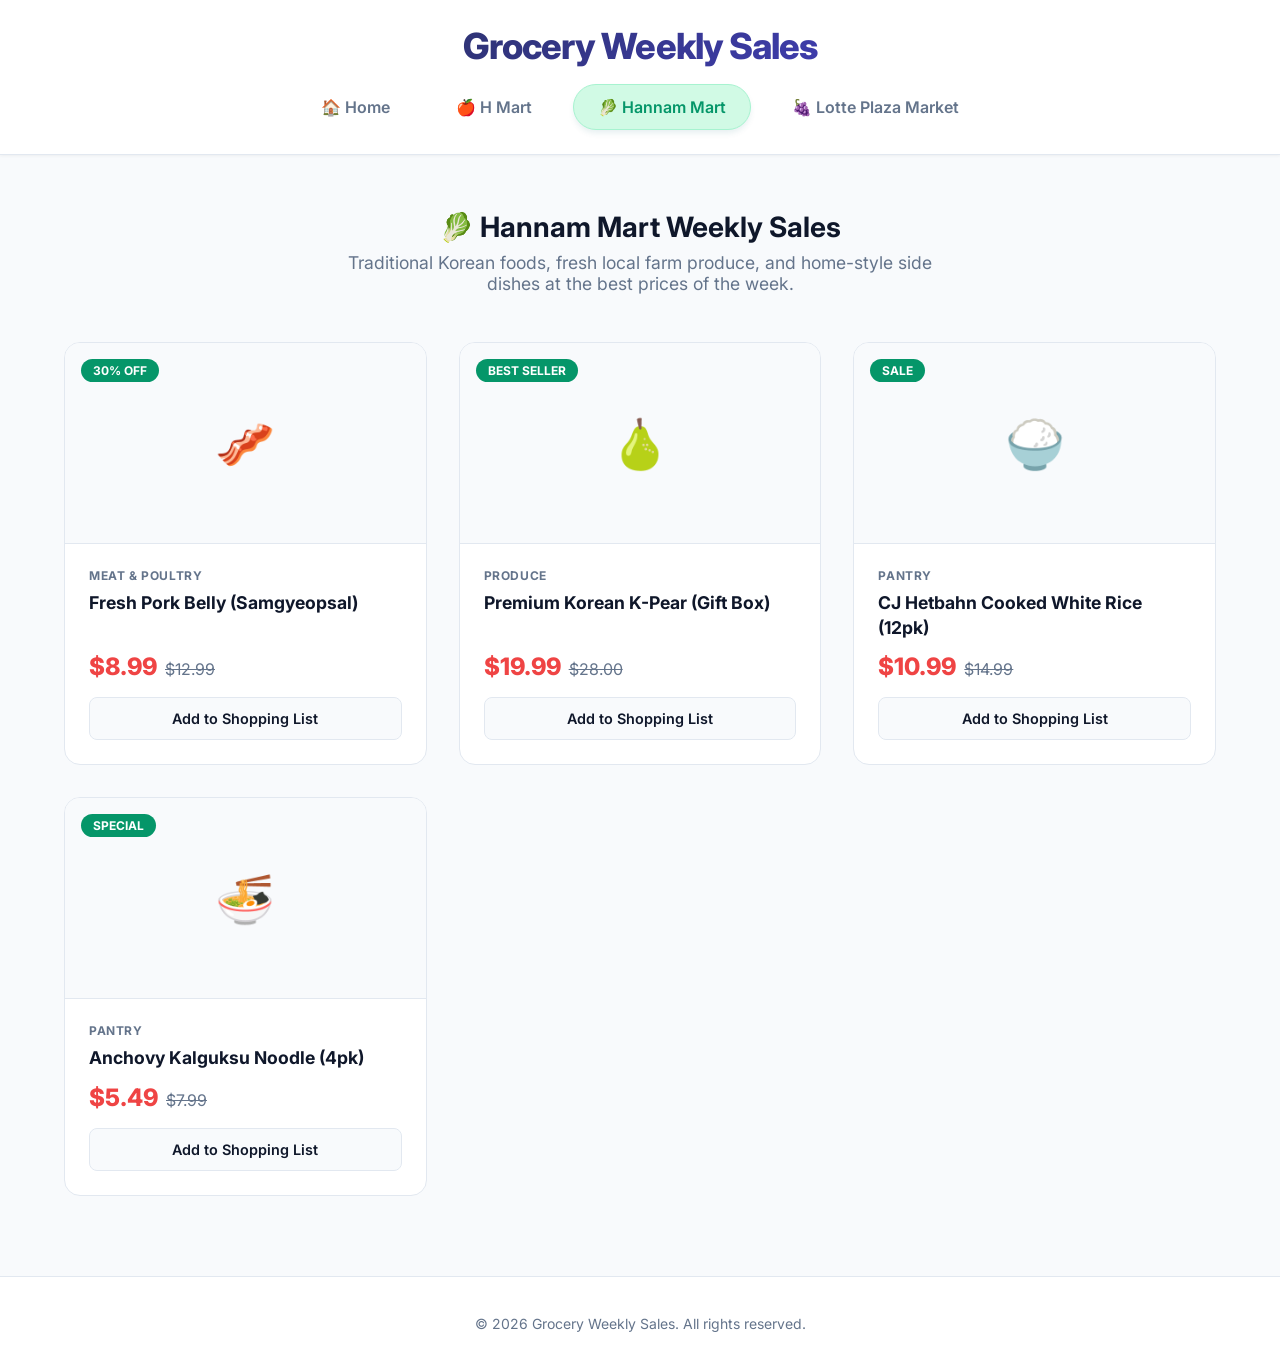
==== hannam.html @ b4c4c3fb "Add horizontal navigation menu and separate weekly sales pages for H Mart, Hannam Mart, and Lotte Pl" ====
<!DOCTYPE html>
<html lang="en">
<head>
  <meta charset="UTF-8" />
  <meta name="viewport" content="width=device-width, initial-scale=1.0" />
  <title>Hannam Mart - Grocery Weekly Sales</title>
  <link href='/style.css' rel='stylesheet'>
  <link rel="preconnect" href="https://fonts.googleapis.com">
  <link rel="preconnect" href="https://fonts.gstatic.com" crossorigin>
  <link href="https://fonts.googleapis.com/css2?family=Inter:wght@400;600;700;800&display=swap" rel="stylesheet">
</head>
<body>
  <header>
    <div class="header-container">
      <h1>Grocery Weekly Sales</h1>
      <nav>
        <ul class="nav-menu">
          <li><a href="index.html" class="nav-link">🏠 Home</a></li>
          <li><a href="hmart.html" class="nav-link">🍎 H Mart</a></li>
          <li><a href="hannam.html" class="nav-link active-hannam">🥬 Hannam Mart</a></li>
          <li><a href="lotte.html" class="nav-link">🍇 Lotte Plaza Market</a></li>
        </ul>
      </nav>
    </div>
  </header>

  <main>
    <div class="page-intro">
      <h2>🥬 Hannam Mart Weekly Sales</h2>
      <p>Traditional Korean foods, fresh local farm produce, and home-style side dishes at the best prices of the week.</p>
    </div>

    <div class="sales-grid">
      <!-- Product 1 -->
      <div class="product-card">
        <span class="badge badge-hannam">30% OFF</span>
        <div class="product-image-container">🥓</div>
        <div class="product-info">
          <span class="product-category">Meat & Poultry</span>
          <h3 class="product-title">Fresh Pork Belly (Samgyeopsal)</h3>
          <div class="price-container">
            <span class="sale-price">$8.99</span>
            <span class="regular-price">$12.99</span>
          </div>
          <div class="card-action">Add to Shopping List</div>
        </div>
      </div>

      <!-- Product 2 -->
      <div class="product-card">
        <span class="badge badge-hannam">Best Seller</span>
        <div class="product-image-container">🍐</div>
        <div class="product-info">
          <span class="product-category">Produce</span>
          <h3 class="product-title">Premium Korean K-Pear (Gift Box)</h3>
          <div class="price-container">
            <span class="sale-price">$19.99</span>
            <span class="regular-price">$28.00</span>
          </div>
          <div class="card-action">Add to Shopping List</div>
        </div>
      </div>

      <!-- Product 3 -->
      <div class="product-card">
        <span class="badge badge-hannam">Sale</span>
        <div class="product-image-container">🍚</div>
        <div class="product-info">
          <span class="product-category">Pantry</span>
          <h3 class="product-title">CJ Hetbahn Cooked White Rice (12pk)</h3>
          <div class="price-container">
            <span class="sale-price">$10.99</span>
            <span class="regular-price">$14.99</span>
          </div>
          <div class="card-action">Add to Shopping List</div>
        </div>
      </div>

      <!-- Product 4 -->
      <div class="product-card">
        <span class="badge badge-hannam">Special</span>
        <div class="product-image-container">🍜</div>
        <div class="product-info">
          <span class="product-category">Pantry</span>
          <h3 class="product-title">Anchovy Kalguksu Noodle (4pk)</h3>
          <div class="price-container">
            <span class="sale-price">$5.49</span>
            <span class="regular-price">$7.99</span>
          </div>
          <div class="card-action">Add to Shopping List</div>
        </div>
      </div>
    </div>
  </main>

  <footer>
    <p>&copy; 2026 Grocery Weekly Sales. All rights reserved.</p>
  </footer>

  <script defer type="text/javascript" src="/main.js"></script>
</body>
</html>
---- style.css ----
:root {
  --primary-color: #4f46e5;
  --primary-hover: #4338ca;
  --bg-color: #f8fafc;
  --card-bg: #ffffff;
  --text-dark: #0f172a;
  --text-muted: #64748b;
  --border-color: #e2e8f0;
  
  /* Market Colors */
  --hmart-color: #e11d48;
  --hannam-color: #059669;
  --lotte-color: #d97706;
}

body {
  font-family: 'Inter', -apple-system, BlinkMacSystemFont, "Segoe UI", Roboto, sans-serif;
  background-color: var(--bg-color);
  color: var(--text-dark);
  margin: 0;
  padding: 0;
  min-height: 100vh;
  display: flex;
  flex-direction: column;
}

header {
  background-color: #ffffff;
  border-bottom: 1px solid var(--border-color);
  padding: 1.5rem 1rem;
  box-shadow: 0 1px 3px rgba(0, 0, 0, 0.05);
  text-align: center;
  position: sticky;
  top: 0;
  z-index: 100;
}

.header-container {
  max-width: 1200px;
  margin: 0 auto;
}

h1 {
  margin: 0 0 1rem 0;
  font-size: 2.25rem;
  font-weight: 800;
  letter-spacing: -0.025em;
  background: linear-gradient(135deg, #1e293b 0%, #4f46e5 100%);
  -webkit-background-clip: text;
  -webkit-text-fill-color: transparent;
}

/* Navigation Bar */
.nav-menu {
  display: flex;
  justify-content: center;
  gap: 1rem;
  list-style: none;
  padding: 0;
  margin: 0;
  flex-wrap: wrap;
}

.nav-link {
  text-decoration: none;
  font-weight: 600;
  font-size: 1rem;
  padding: 0.75rem 1.5rem;
  border-radius: 9999px;
  transition: all 0.2s ease-in-out;
  color: var(--text-muted);
  border: 1px solid transparent;
  display: inline-flex;
  align-items: center;
  gap: 0.5rem;
}

.nav-link:hover {
  background-color: #f1f5f9;
  color: var(--text-dark);
}

/* Active states for each market tab */
.nav-link.active-hmart {
  background-color: #ffe4e6;
  color: var(--hmart-color);
  border-color: #fecdd3;
  box-shadow: 0 4px 6px -1px rgba(225, 29, 72, 0.1);
}

.nav-link.active-hannam {
  background-color: #d1fae5;
  color: var(--hannam-color);
  border-color: #a7f3d0;
  box-shadow: 0 4px 6px -1px rgba(5, 96, 105, 0.1);
}

.nav-link.active-lotte {
  background-color: #fef3c7;
  color: var(--lotte-color);
  border-color: #fde68a;
  box-shadow: 0 4px 6px -1px rgba(217, 119, 6, 0.1);
}

.nav-link.active-home {
  background-color: #e0e7ff;
  color: var(--primary-color);
  border-color: #c7d2fe;
  box-shadow: 0 4px 6px -1px rgba(79, 70, 229, 0.1);
}

/* Content Area */
main {
  flex: 1;
  max-width: 1200px;
  width: 100%;
  margin: 2rem auto;
  padding: 0 1.5rem;
  box-sizing: border-box;
}

/* Page Intro */
.page-intro {
  text-align: center;
  margin-bottom: 3rem;
}

.page-intro h2 {
  font-size: 1.75rem;
  font-weight: 700;
  margin-bottom: 0.5rem;
}

.page-intro p {
  color: var(--text-muted);
  font-size: 1.1rem;
  max-width: 600px;
  margin: 0 auto;
}

/* Grid Layout */
.sales-grid {
  display: grid;
  grid-template-columns: repeat(auto-fill, minmax(280px, 1fr));
  gap: 2rem;
  margin-bottom: 3rem;
}

/* Product Card */
.product-card {
  background-color: var(--card-bg);
  border: 1px solid var(--border-color);
  border-radius: 1rem;
  overflow: hidden;
  transition: transform 0.2s ease, box-shadow 0.2s ease;
  position: relative;
  display: flex;
  flex-direction: column;
}

.product-card:hover {
  transform: translateY(-4px);
  box-shadow: 0 12px 20px -8px rgba(0, 0, 0, 0.08);
}

.badge {
  position: absolute;
  top: 1rem;
  left: 1rem;
  background-color: var(--primary-color);
  color: white;
  padding: 0.25rem 0.75rem;
  border-radius: 9999px;
  font-size: 0.75rem;
  font-weight: 700;
  text-transform: uppercase;
  z-index: 10;
}

.badge-hmart { background-color: var(--hmart-color); }
.badge-hannam { background-color: var(--hannam-color); }
.badge-lotte { background-color: var(--lotte-color); }

.product-image-container {
  height: 200px;
  background-color: #f8fafc;
  display: flex;
  align-items: center;
  justify-content: center;
  font-size: 3rem;
  border-bottom: 1px solid var(--border-color);
}

.product-info {
  padding: 1.5rem;
  display: flex;
  flex-direction: column;
  flex-grow: 1;
}

.product-category {
  font-size: 0.75rem;
  text-transform: uppercase;
  font-weight: 700;
  color: var(--text-muted);
  margin-bottom: 0.5rem;
  letter-spacing: 0.05em;
}

.product-title {
  font-size: 1.1rem;
  font-weight: 700;
  color: var(--text-dark);
  margin: 0 0 0.75rem 0;
  line-height: 1.4;
}

.price-container {
  display: flex;
  align-items: baseline;
  gap: 0.5rem;
  margin-top: auto;
  margin-bottom: 1rem;
}

.sale-price {
  font-size: 1.5rem;
  font-weight: 800;
  color: #ef4444;
}

.regular-price {
  font-size: 1rem;
  text-decoration: line-through;
  color: var(--text-muted);
}

.card-action {
  background-color: #f8fafc;
  border: 1px solid var(--border-color);
  color: var(--text-dark);
  padding: 0.75rem;
  border-radius: 0.5rem;
  font-weight: 600;
  text-align: center;
  cursor: pointer;
  transition: all 0.2s ease;
  user-select: none;
  font-size: 0.9rem;
}

.card-action:hover {
  background-color: var(--primary-color);
  color: white;
  border-color: var(--primary-color);
}

/* Home Welcome Layout */
.welcome-card {
  background-color: var(--card-bg);
  border: 1px solid var(--border-color);
  border-radius: 1.5rem;
  padding: 3rem 2rem;
  text-align: center;
  max-width: 800px;
  margin: 2rem auto;
  box-shadow: 0 10px 15px -3px rgba(0, 0, 0, 0.05);
}

.welcome-logo {
  font-size: 4rem;
  margin-bottom: 1.5rem;
}

.welcome-title {
  font-size: 2rem;
  font-weight: 800;
  margin-bottom: 1rem;
}

.welcome-desc {
  color: var(--text-muted);
  font-size: 1.125rem;
  line-height: 1.6;
  margin-bottom: 2rem;
}

.welcome-grid {
  display: grid;
  grid-template-columns: repeat(auto-fit, minmax(220px, 1fr));
  gap: 1.5rem;
  margin-top: 2rem;
}

.welcome-item {
  border: 1px solid var(--border-color);
  border-radius: 1rem;
  padding: 1.5rem;
  text-decoration: none;
  color: var(--text-dark);
  transition: all 0.2s ease;
}

.welcome-item:hover {
  transform: translateY(-2px);
  box-shadow: 0 4px 12px rgba(0, 0, 0, 0.05);
}

.welcome-item.hmart:hover { border-color: var(--hmart-color); }
.welcome-item.hannam:hover { border-color: var(--hannam-color); }
.welcome-item.lotte:hover { border-color: var(--lotte-color); }

.welcome-item-icon {
  font-size: 2.5rem;
  margin-bottom: 1rem;
}

.welcome-item-title {
  font-weight: 700;
  font-size: 1.1rem;
  margin-bottom: 0.5rem;
}

/* Footer */
footer {
  background-color: #ffffff;
  border-top: 1px solid var(--border-color);
  padding: 1.5rem;
  text-align: center;
  color: var(--text-muted);
  font-size: 0.875rem;
}
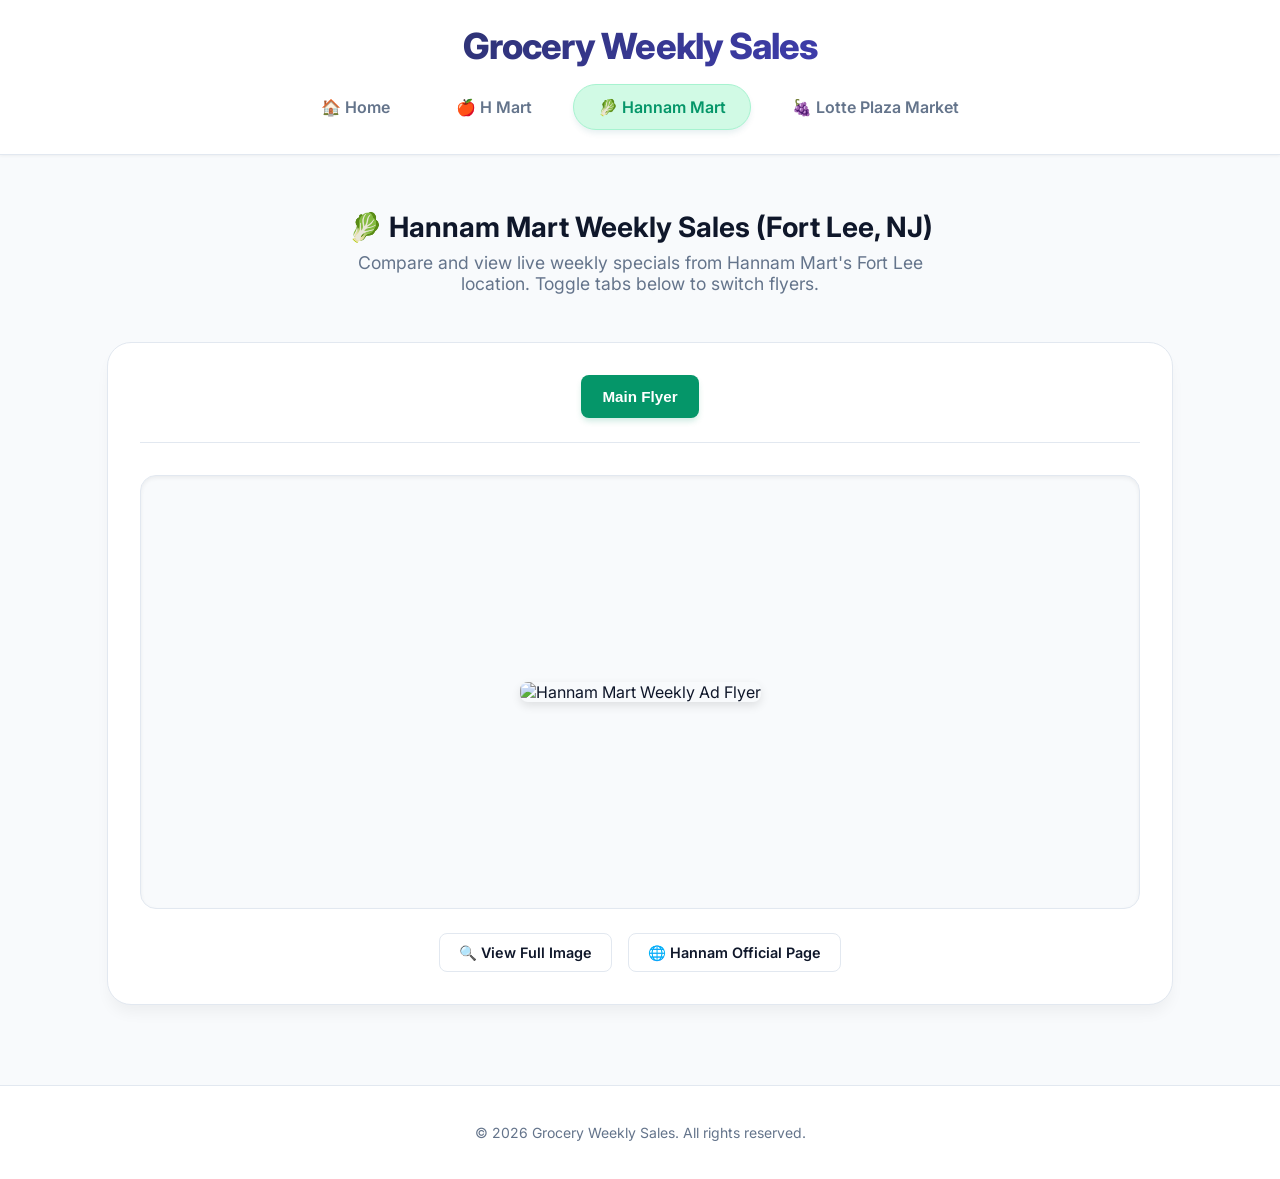
==== commit df751c3b: "feat: integrate Hannam Mart weekly flyers and automate updates" ====
--- a/hannam.html
+++ b/hannam.html
@@ -26,69 +26,22 @@
 
   <main>
     <div class="page-intro">
-      <h2>🥬 Hannam Mart Weekly Sales</h2>
-      <p>Traditional Korean foods, fresh local farm produce, and home-style side dishes at the best prices of the week.</p>
+      <h2>🥬 Hannam Mart Weekly Sales (Fort Lee, NJ)</h2>
+      <p>Compare and view live weekly specials from Hannam Mart's Fort Lee location. Toggle tabs below to switch flyers.</p>
     </div>
 
-    <div class="sales-grid">
-      <!-- Product 1 -->
-      <div class="product-card">
-        <span class="badge badge-hannam">30% OFF</span>
-        <div class="product-image-container">🥓</div>
-        <div class="product-info">
-          <span class="product-category">Meat & Poultry</span>
-          <h3 class="product-title">Fresh Pork Belly (Samgyeopsal)</h3>
-          <div class="price-container">
-            <span class="sale-price">$8.99</span>
-            <span class="regular-price">$12.99</span>
-          </div>
-          <div class="card-action">Add to Shopping List</div>
-        </div>
+    <div class="flyer-container hannam-theme">
+      <div class="flyer-tabs" id="flyer-tabs-container">
+        <button class="flyer-tab-btn active" data-src="">Main Flyer</button>
       </div>
 
-      <!-- Product 2 -->
-      <div class="product-card">
-        <span class="badge badge-hannam">Best Seller</span>
-        <div class="product-image-container">🍐</div>
-        <div class="product-info">
-          <span class="product-category">Produce</span>
-          <h3 class="product-title">Premium Korean K-Pear (Gift Box)</h3>
-          <div class="price-container">
-            <span class="sale-price">$19.99</span>
-            <span class="regular-price">$28.00</span>
-          </div>
-          <div class="card-action">Add to Shopping List</div>
-        </div>
+      <div class="flyer-image-wrapper">
+        <img id="active-flyer-image" class="flyer-image" src="https://njhannam.com/wp-content/uploads/2026/06/NJ-Hannam_0612-2026-F-scaled.jpg" alt="Hannam Mart Weekly Ad Flyer" />
       </div>
 
-      <!-- Product 3 -->
-      <div class="product-card">
-        <span class="badge badge-hannam">Sale</span>
-        <div class="product-image-container">🍚</div>
-        <div class="product-info">
-          <span class="product-category">Pantry</span>
-          <h3 class="product-title">CJ Hetbahn Cooked White Rice (12pk)</h3>
-          <div class="price-container">
-            <span class="sale-price">$10.99</span>
-            <span class="regular-price">$14.99</span>
-          </div>
-          <div class="card-action">Add to Shopping List</div>
-        </div>
-      </div>
-
-      <!-- Product 4 -->
-      <div class="product-card">
-        <span class="badge badge-hannam">Special</span>
-        <div class="product-image-container">🍜</div>
-        <div class="product-info">
-          <span class="product-category">Pantry</span>
-          <h3 class="product-title">Anchovy Kalguksu Noodle (4pk)</h3>
-          <div class="price-container">
-            <span class="sale-price">$5.49</span>
-            <span class="regular-price">$7.99</span>
-          </div>
-          <div class="card-action">Add to Shopping List</div>
-        </div>
+      <div class="flyer-actions">
+        <a id="view-full-btn" href="https://njhannam.com/wp-content/uploads/2026/06/NJ-Hannam_0612-2026-F-scaled.jpg" target="_blank" class="flyer-action-btn">🔍 View Full Image</a>
+        <a id="official-site-btn" href="https://njhannam.com/weekly-sale/" target="_blank" class="flyer-action-btn">🌐 Hannam Official Page</a>
       </div>
     </div>
   </main>
--- a/style.css
+++ b/style.css
@@ -330,3 +330,120 @@
   color: var(--text-muted);
   font-size: 0.875rem;
 }
+
+/* Flyer Viewer styles */
+.flyer-container {
+  background-color: var(--card-bg);
+  border: 1px solid var(--border-color);
+  border-radius: 1.5rem;
+  padding: 2rem;
+  box-shadow: 0 10px 15px -3px rgba(0, 0, 0, 0.05);
+  margin: 1rem auto 3rem auto;
+  max-width: 1000px;
+}
+
+.flyer-tabs {
+  display: flex;
+  justify-content: center;
+  gap: 0.5rem;
+  margin-bottom: 2rem;
+  flex-wrap: wrap;
+  border-bottom: 1px solid var(--border-color);
+  padding-bottom: 1.5rem;
+}
+
+.flyer-tab-btn {
+  background-color: #f1f5f9;
+  border: 1px solid transparent;
+  color: var(--text-muted);
+  padding: 0.75rem 1.25rem;
+  border-radius: 0.5rem;
+  font-weight: 600;
+  cursor: pointer;
+  transition: all 0.2s ease;
+  font-size: 0.95rem;
+}
+
+.flyer-tab-btn:hover {
+  background-color: #e2e8f0;
+  color: var(--text-dark);
+}
+
+.flyer-tab-btn.active {
+  background-color: var(--primary-color);
+  color: white;
+  box-shadow: 0 4px 6px -1px rgba(0, 0, 0, 0.1);
+}
+
+/* H Mart specific active tab */
+.hmart-theme .flyer-tab-btn.active {
+  background-color: var(--hmart-color);
+  box-shadow: 0 4px 6px -1px rgba(225, 29, 72, 0.2);
+}
+
+/* Hannam specific active tab */
+.hannam-theme .flyer-tab-btn.active {
+  background-color: var(--hannam-color);
+  box-shadow: 0 4px 6px -1px rgba(5, 150, 105, 0.2);
+}
+
+/* Lotte specific active tab */
+.lotte-theme .flyer-tab-btn.active {
+  background-color: var(--lotte-color);
+  box-shadow: 0 4px 6px -1px rgba(217, 119, 6, 0.2);
+}
+
+.flyer-image-wrapper {
+  display: flex;
+  justify-content: center;
+  align-items: center;
+  border-radius: 1rem;
+  overflow: hidden;
+  background-color: #f8fafc;
+  border: 1px solid var(--border-color);
+  position: relative;
+  box-shadow: inset 0 2px 4px 0 rgba(0, 0, 0, 0.06);
+  padding: 1rem;
+  min-height: 400px;
+}
+
+.flyer-image {
+  max-width: 100%;
+  height: auto;
+  border-radius: 0.5rem;
+  box-shadow: 0 4px 10px rgba(0,0,0,0.1);
+  transition: transform 0.3s ease;
+}
+
+.flyer-image:hover {
+  transform: scale(1.01);
+}
+
+.flyer-actions {
+  display: flex;
+  justify-content: center;
+  gap: 1rem;
+  margin-top: 1.5rem;
+}
+
+.flyer-action-btn {
+  display: inline-flex;
+  align-items: center;
+  gap: 0.5rem;
+  background-color: #ffffff;
+  border: 1px solid var(--border-color);
+  color: var(--text-dark);
+  padding: 0.6rem 1.2rem;
+  border-radius: 0.5rem;
+  font-weight: 600;
+  text-decoration: none;
+  cursor: pointer;
+  transition: all 0.2s;
+  font-size: 0.9rem;
+}
+
+.flyer-action-btn:hover {
+  background-color: #f8fafc;
+  border-color: #cbd5e1;
+  transform: translateY(-1px);
+}
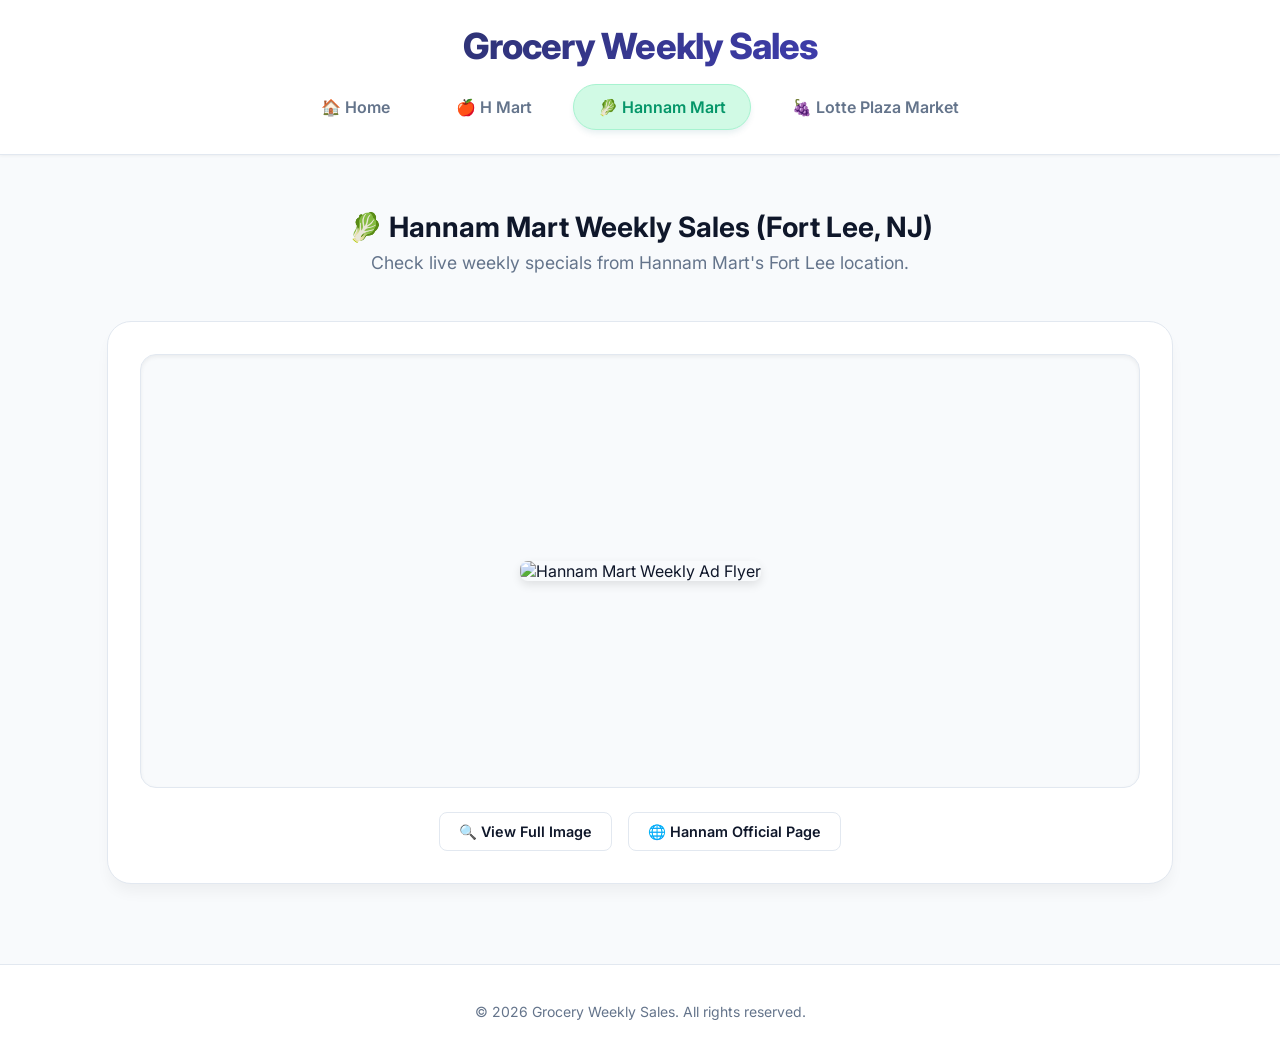
==== commit 0854c225: "feat: add 🛒 emoji favicon to all pages" ====
--- a/hannam.html
+++ b/hannam.html
@@ -4,6 +4,7 @@
   <meta charset="UTF-8" />
   <meta name="viewport" content="width=device-width, initial-scale=1.0" />
   <title>Hannam Mart - Grocery Weekly Sales</title>
+  <link rel="icon" href="data:image/svg+xml,<svg xmlns=%22http://www.w3.org/2000/svg%22 viewBox=%220 0 100 100%22><text y=%22.9em%22 font-size=%2290%22>🛒</text></svg>">
   <link href='/style.css' rel='stylesheet'>
   <link rel="preconnect" href="https://fonts.googleapis.com">
   <link rel="preconnect" href="https://fonts.gstatic.com" crossorigin>
@@ -27,14 +28,10 @@
   <main>
     <div class="page-intro">
       <h2>🥬 Hannam Mart Weekly Sales (Fort Lee, NJ)</h2>
-      <p>Compare and view live weekly specials from Hannam Mart's Fort Lee location. Toggle tabs below to switch flyers.</p>
+      <p>Check live weekly specials from Hannam Mart's Fort Lee location.</p>
     </div>
 
     <div class="flyer-container hannam-theme">
-      <div class="flyer-tabs" id="flyer-tabs-container">
-        <button class="flyer-tab-btn active" data-src="">Main Flyer</button>
-      </div>
-
       <div class="flyer-image-wrapper">
         <img id="active-flyer-image" class="flyer-image" src="https://njhannam.com/wp-content/uploads/2026/06/NJ-Hannam_0612-2026-F-scaled.jpg" alt="Hannam Mart Weekly Ad Flyer" />
       </div>
